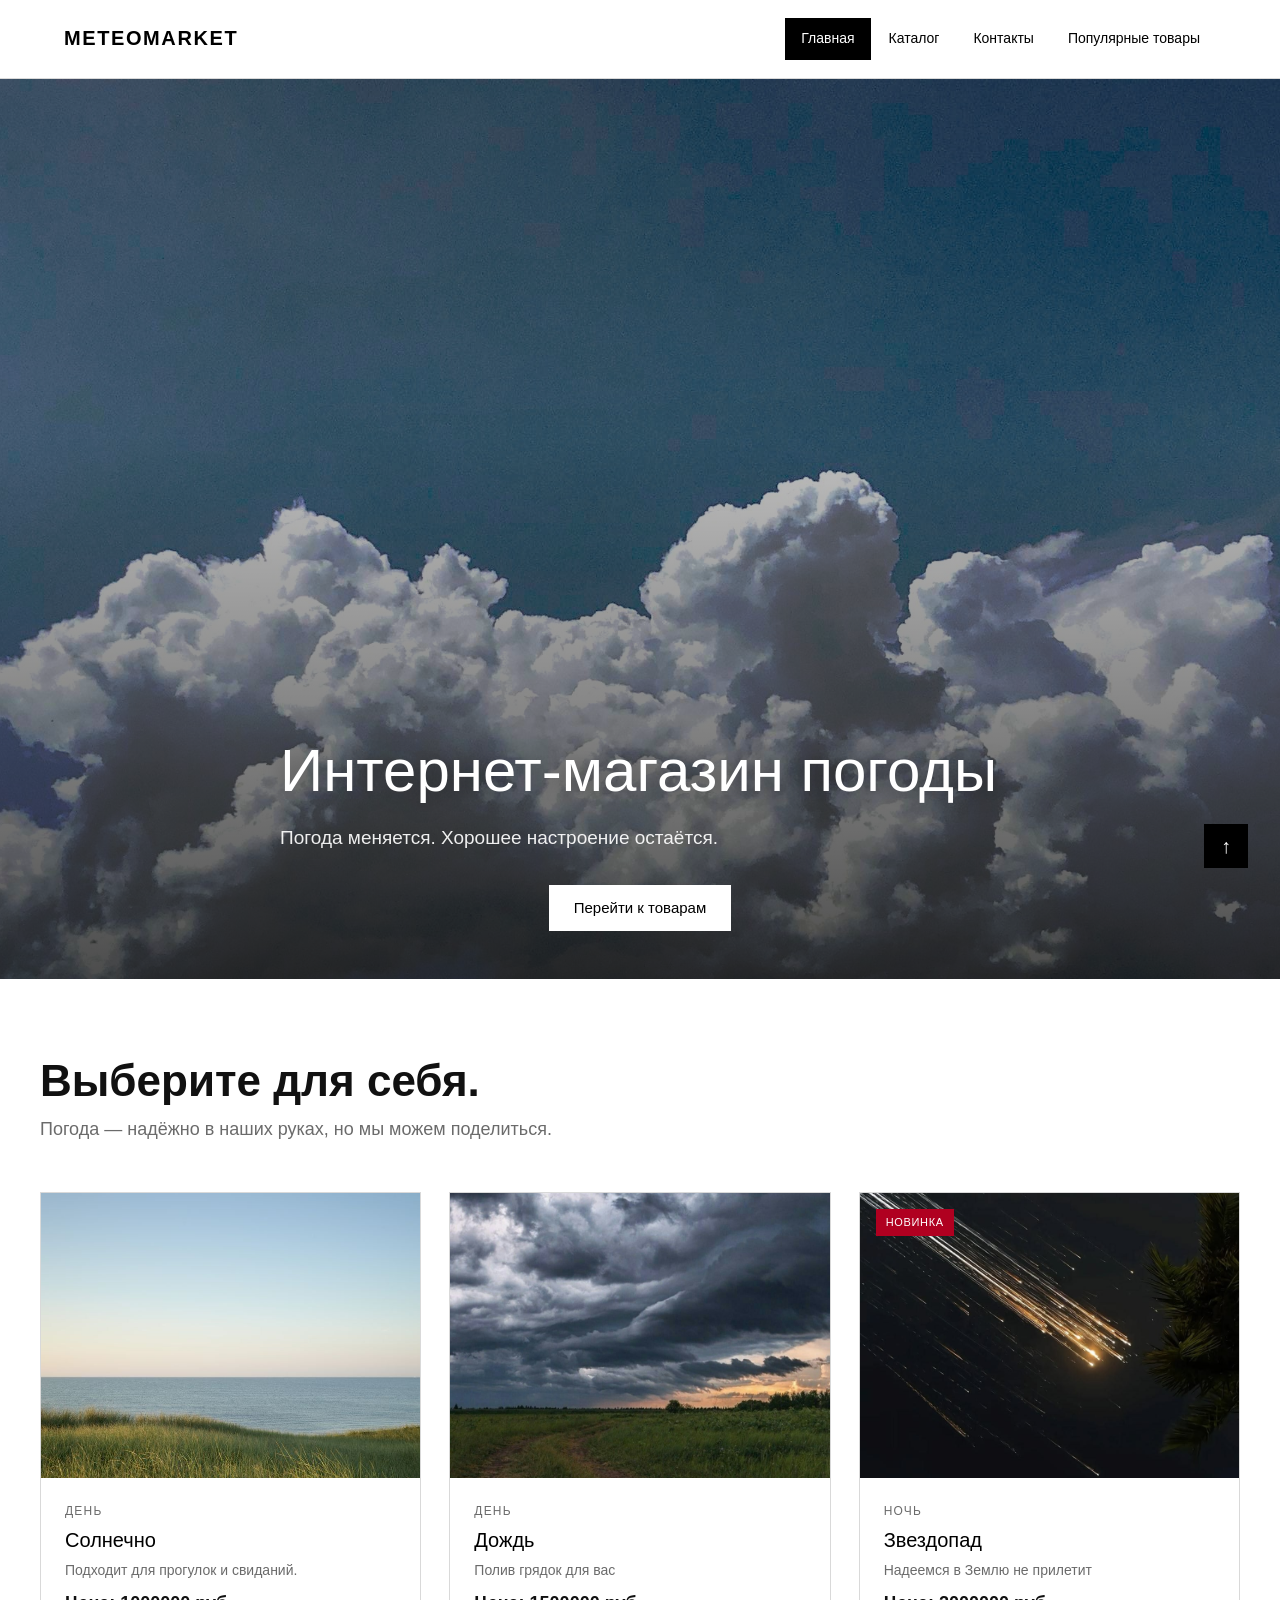
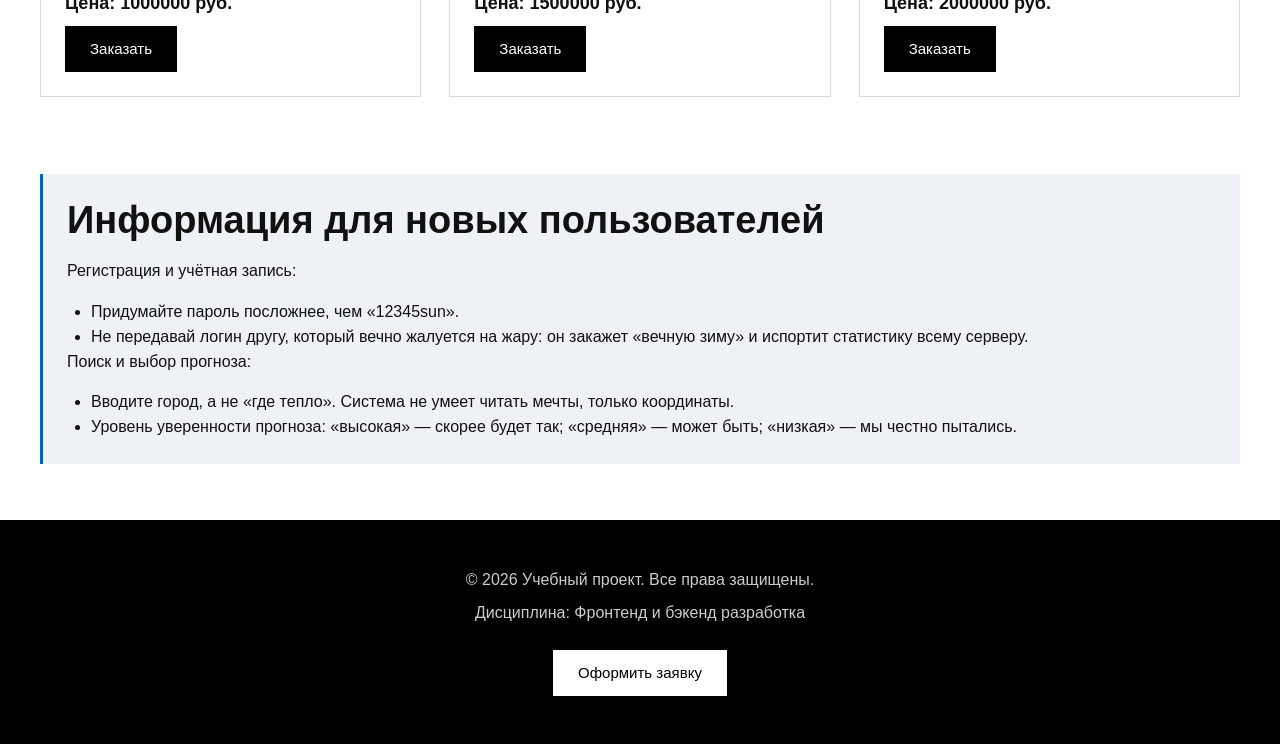
==== index.html @ ab168c7c "fix" ====
<!DOCTYPE html>
<html lang="ru">
<head>
  <meta charset="UTF-8">
  <meta name="viewport" content="width=device-width, initial-scale=1.0">
  <title>MeteoMarket</title>

  <meta property="og:type" content="website">
  <meta property="og:title" content="Учебный интернет-магазин">
  <meta property="og:description" content="Учебный frontend-проект интернет-магазина.">
  <meta property="og:image" content="https://username.github.io/kr1-html-css-shop/images/preview.jpg">

  <link rel="stylesheet" href="css/style.css">
  <link rel="stylesheet" href="css/responsive.css">
  <script src="js/main.js" defer></script>
</head>

<body>
  <a class="skip-link" href="#main">Перейти к основному содержимому</a>

  <header class="site-header site-header--solid">
    <div class="site-header__inner">
      <a class="site-header__logo" href="index.html" aria-label="ShopProject — на главную">
        MeteoMarket
      </a>

      <nav class="site-nav" aria-label="Основная навигация">
        <ul class="site-nav__list">
          <li class="site-nav__item">
            <a class="site-nav__link site-nav__link--active" href="index.html">Главная</a>
          </li>
          <li class="site-nav__item">
            <a class="site-nav__link" href="catalog.html">Каталог</a>
          </li>
          <li class="site-nav__item">
            <a class="site-nav__link" href="contacts.html">Контакты</a>
          </li>
          <li class="site-nav__item">
            <a class="site-nav__link" href="index.html#popular">Популярные товары</a>
          </li>
        </ul>
      </nav>
    </div>
  </header>

  <main id="main" class="main">
    <!-- Hero -->
    <section class="hero">
      <picture>
        <source media="(min-width: 1200px)" srcset="images/background.jpg">
        <source media="(min-width: 768px)" srcset="images/background.jpg">
        <img
          src="images/hero-mobile.jpg"
          alt="Каталог учебных товаров"
          width="640"
          height="360"
          class="hero__image"
        >
      </picture>
      <h1>Интернет-магазин погоды</h1>
      <p>
        Погода меняется. Хорошее настроение остаётся.
      </p>
      <a class="button button--primary" href="#popular">Перейти к товарам</a>
    </section>

    <!-- «Выберите для себя» -->
    <section class="section bmw-choose" id="popular" aria-labelledby="choose-title">
      <div class="bmw-choose__head">
        <h2 class="bmw-choose__title" id="choose-title">Выберите для себя.</h2>
        <p class="bmw-choose__lead">
          Погода — надёжно в наших руках, но мы можем поделиться.
        </p>
      </div>

      <div class="products-grid">
        <!-- Карточка 1 -->
        <article class="product-card bmw-card">
          <a class="bmw-card__media" href="product1.html" aria-label="Товар 1 — подробнее">
            <img
              src="images/product-1.jpg"
              sizes="(max-width: 639px) 100vw,
                    (max-width: 1023px) 50vw,
                    33vw"
              alt="Товар 1"
              width="640"
              height="480"
              loading="lazy"
              class="product-card__image bmw-card__image"
            >
          </a>
          <div class="bmw-card__body">
            <p class="bmw-card__kicker">День</p>
            <h3 class="product-card__title bmw-card__title">
              <a class="product-card__link bmw-card__link" href="product1.html">Солнечно</a>
            </h3>
            <p class="product-card__description">Подходит для прогулок и свиданий.</p>
            <p class="product-card__price">Цена: 1000000 руб.</p>
            <button class="button button--primary product-card__button" type="button" data-product="Товар 1">
              Заказать
            </button>
          </div>
        </article>

        <!-- Карточка 2 -->
        <article class="product-card bmw-card">
          <a class="bmw-card__media" href="product2.html" aria-label="Товар 2 — подробнее">
            <img
              src="images/product-2.jpg"
              sizes="(max-width: 639px) 100vw,
                    (max-width: 1023px) 50vw,
                    33vw"
              alt="Товар 2"
              width="640"
              height="480"
              loading="lazy"
              class="product-card__image bmw-card__image"
            >
          </a>
          <div class="bmw-card__body">
            <p class="bmw-card__kicker">День</p>
            <h3 class="product-card__title bmw-card__title">
              <a class="product-card__link bmw-card__link" href="product2.html">Дождь</a>
            </h3>
            <p class="product-card__description">Полив грядок для вас</p>
            <p class="product-card__price">Цена: 1500000 руб.</p>
            <button class="button button--primary product-card__button" type="button" data-product="Товар 2">
              Заказать
            </button>
          </div>
        </article>

        <!-- Карточка 3 -->
        <article class="product-card bmw-card">
          <span class="product-card__badge">Новинка</span>
          <a class="bmw-card__media" href="product3.html" aria-label="Товар 3 — подробнее">
            <img
              src="images/product-3.jpg"
              sizes="(max-width: 639px) 100vw,
                    (max-width: 1023px) 50vw,
                    33vw"
              alt="Товар 3"
              width="640"
              height="480"
              loading="lazy"
              class="product-card__image bmw-card__image"
            >
          </a>
          <div class="bmw-card__body">
            <p class="bmw-card__kicker">Ночь</p>
            <h3 class="product-card__title bmw-card__title">
              <a class="product-card__link bmw-card__link" href="product3.html">Звездопад</a>
            </h3>
            <p class="product-card__description">Надеемся в Землю не прилетит</p>
            <p class="product-card__price">Цена: 2000000 руб.</p>
            <button class="button button--primary product-card__button" type="button" data-product="Товар 3">
              Заказать
            </button>
          </div>
        </article>
      </div>
    </section>

    <!-- Преимущества -->
    <aside class="aside-info">
      <h2>Информация для новых пользователей</h2>
      <p>Регистрация и учётная запись:</p>
      <ul class="aside-info__list">
        <li>Придумайте пароль посложнее, чем «12345sun».</li>
        <li>Не передавай логин другу, который вечно жалуется на жару:
           он закажет «вечную зиму» и испортит статистику всему серверу.</li>
      </ul>
      <p>Поиск и выбор прогноза:</p>
      <ul class="aside-info__list">
        <li>Вводите город, а не «где тепло». Система не умеет читать мечты, только координаты.</li>
        <li>Уровень уверенности прогноза: 
          «высокая» — скорее будет так; «средняя» — может быть; «низкая» — мы честно пытались.</li>
      </ul>
    </aside>
  </main>

  <a class="to-top" href="#" aria-label="Наверх">↑</a>

  <footer class="site-footer" id="contacts">
    <p>&copy; 2026 Учебный проект. Все права защищены.</p>
    <p>Дисциплина: Фронтенд и бэкенд разработка</p>
    <a class="button button--primary" href="order.html">Оформить заявку</a>
  </footer>

  <!-- Модальное окно заявки -->
  <dialog class="order-dialog" id="order-dialog" aria-labelledby="order-dialog-title">
    <h2 class="order-dialog__title" id="order-dialog-title">Оформление заявки</h2>

    <form class="order-form" id="order-form" action="#" method="post" novalidate>
      <input id="selected-product" name="selected-product" type="hidden">

      <div class="order-form__field">
        <label class="order-form__label" for="order-name">Имя</label>
        <input class="order-form__input" id="order-name" name="name" type="text"
               placeholder="Введите ваше имя" minlength="2" autocomplete="given-name" required>
      </div>

      <div class="order-form__field">
        <label class="order-form__label" for="order-email">E-mail</label>
        <input class="order-form__input" id="order-email" name="email" type="email"
               placeholder="example@mail.ru" autocomplete="email" required>
      </div>

      <div class="order-form__field">
        <label class="order-form__label" for="order-phone">Телефон</label>
        <input class="order-form__input" id="order-phone" name="phone" type="tel"
               inputmode="tel" placeholder="+7 (900) 000-00-00"
               pattern="^\+7 \(\d{3}\) \d{3}-\d{2}-\d{2}$" required>
        <small class="order-form__hint">Формат: +7 (900) 000-00-00</small>
      </div>

      <div class="order-form__field">
        <label class="order-form__label" for="order-date">Дата связи</label>
        <input class="order-form__input" id="order-date" name="date" type="date">
      </div>

      <div class="order-form__field">
        <label class="order-form__label" for="order-topic">Тема заявки</label>
        <select class="order-form__input" id="order-topic" name="topic" required>
          <option value="">Выберите тему</option>
          <option value="product">Заказ товара</option>
          <option value="consultation">Консультация</option>
          <option value="delivery">Доставка</option>
        </select>
      </div>

      <div class="order-form__field">
        <label class="order-form__label" for="order-comment">Комментарий</label>
        <textarea class="order-form__input" id="order-comment" name="comment" rows="4"
                  placeholder="Укажите дополнительную информацию"></textarea>
      </div>

      <div class="order-form__field order-form__field--checkbox">
        <label class="order-form__label">
          <input class="order-form__checkbox" id="order-agreement" name="agreement" type="checkbox" required>
          Я согласен на обработку данных
        </label>
      </div>

      <div class="order-form__actions">
        <button class="button button--secondary" type="button" id="close-order-dialog">Закрыть</button>
        <button class="button button--primary" type="submit">Отправить заявку</button>
      </div>
    </form>
  </dialog>

  <p class="success-message" id="success-message" hidden>Форма успешно отправлена!</p>
</body>
</html>
---- css/style.css ----
/* ============================================================
   Учебный интернет-магазин — стиль в духе BMW
   Только CSS. Никакого нового JS.
   ============================================================ */

html {
  scroll-behavior: smooth;
}

/* ---------- 1. Переменные ---------- */
:root {
  --color-bg: #ffffff;
  --color-bg-dark: #000000;
  --color-surface: #f5f5f5;
  --color-surface-header: #ffffff;
  --color-surface-accent: #eef1f5;

  --color-text: #111111;
  --color-text-inverse: #ffffff;
  --color-muted: #6b6b6b;

  --color-primary: #0066b1;
  --color-primary-dark: #004a80;
  --color-border: #d9d9d9;
  --color-border-input: #c4c4c4;
  --color-danger: #b00020;
  --color-success: #168a2f;
  --color-success-bg: #eefaf0;
  --color-white: #ffffff;

  --space-xs: 4px;
  --space-sm: 8px;
  --space-md: 16px;
  --space-lg: 24px;
  --space-xl: 32px;
  --space-2xl: 56px;

  --radius-sm: 2px;      /* прямые углы */
  --radius-md: 2px;
  --radius-lg: 2px;

  --container-width: 1200px;

  --font-base: "Helvetica Neue", Arial, sans-serif;
}

/* ---------- 2. База ---------- */
*,
*::before,
*::after {
  box-sizing: border-box;
}

body {
  margin: 0;
  font-family: var(--font-base);
  line-height: 1.55;
  color: var(--color-text);
  background-color: var(--color-bg);
  -webkit-font-smoothing: antialiased;
}

img {
  max-width: 100%;
  height: auto;
}

a {
  color: var(--color-primary);
  text-decoration: none;
}

a:hover {
  color: var(--color-primary-dark);
}

/* Заголовки: без отрицательного letter-spacing, вес 600 вместо 700/800 */
h1, h2, h3 {
  font-weight: 600;
  line-height: 1.2;
  letter-spacing: 0;
  margin: 0 0 var(--space-md);
}

h1 { font-size: clamp(30px, 5vw, 52px); }
h2 { font-size: clamp(24px, 3.5vw, 38px); }
h3 { font-size: 20px; font-weight: 500; }

p { margin: 0 0 var(--space-md); }

:focus-visible {
  outline: 2px solid var(--color-primary);
  outline-offset: 3px;
}

/* ---------- 3. Skip-link ---------- */
.skip-link {
  position: absolute;
  left: 16px;
  top: -100px;
  z-index: 1000;
  padding: 8px 14px;
  color: var(--color-white);
  background-color: #111;
  border-radius: var(--radius-sm);
}

.skip-link:focus,
.skip-link:focus-visible {
  top: 16px;
}

/* ---------- 4. Контейнеры ---------- */
.container,
.section {
  width: min(100% - 32px, var(--container-width));
  margin-inline: auto;
}

.main {
  width: 100%;
  margin-inline: 0;
}

/* ---------- 5. Кнопки: прямые углы ---------- */
.button {
  display: inline-flex;
  align-items: center;
  justify-content: center;
  min-height: 46px;
  padding: 0 24px;
  border: 1px solid transparent;
  border-radius: 0;              /* квадратные */
  font: inherit;
  font-weight: 500;
  font-size: 15px;
  letter-spacing: 0;
  text-decoration: none;
  cursor: pointer;
  transition: background-color 0.2s ease, color 0.2s ease,
              border-color 0.2s ease;
}

.button--primary {
  color: #fff;
  background-color: #000;
  border-color: #000;
}

.button--primary:hover {
  color: #000;
  background-color: #fff;
  border-color: #000;
}

.button--secondary {
  color: #000;
  background-color: transparent;
  border-color: #000;
}

.button--secondary:hover {
  color: #fff;
  background-color: #000;
}

.button:disabled,
.button--disabled {
  opacity: 0.5;
  cursor: not-allowed;
}

/* ---------- 6. Шапка (прозрачная поверх hero) ---------- */
.site-header {
  position: absolute;   /* «лежит» поверх hero */
  top: 0;
  left: 0;
  right: 0;
  z-index: 100;
  background-color: transparent;
  border-bottom: none;
}

.site-header__inner {
  max-width: var(--container-width);
  margin: 0 auto;
  padding: 18px var(--space-lg);
  display: flex;
  align-items: center;
  justify-content: space-between;
  gap: var(--space-lg);
  flex-wrap: wrap;
}

.site-header__logo {
  font-size: 20px;
  font-weight: 600;             /* не 800 */
  letter-spacing: 0.08em;
  text-transform: uppercase;
  color: #fff;
}

.site-header__logo:hover {
  color: #fff;
  opacity: 0.8;
}

/* Навигация поверх тёмной картинки — белые ссылки */
.site-nav {
  display: flex;
  align-items: center;
  gap: var(--space-lg);
}

.site-nav__list {
  display: flex;
  flex-wrap: wrap;
  align-items: center;
  gap: 2px;
  padding: 0;
  margin: 0;
  list-style: none;
}

.site-nav__link {
  display: inline-block;
  padding: 10px 16px;
  font-size: 14px;
  font-weight: 500;
  color: #fff;
  border-radius: 0;
  transition: background-color 0.2s ease, color 0.2s ease;
}

.site-nav__link:hover {
  color: #fff;
  background-color: rgba(255, 255, 255, 0.15);
}

.site-nav__link--active {
  color: #fff;
  background-color: rgba(255, 255, 255, 0.22);
}

.site-nav__cta {
  min-height: 42px;
  padding: 0 22px;
  font-size: 14px;
  color: #fff;
  background-color: #000;
  border-color: #000;
}

.site-nav__cta:hover {
  color: #000;
  background-color: #fff;
  border-color: #fff;
}

/* Если страница без hero (например, каталог) — шапка не должна быть прозрачной.
   Добавьте на body класс .has-hero только на главной/страницах с hero.
   Без него шапка будет тёмной по умолчанию. */
.site-header--solid {
  position: sticky;
  background-color: #fff;
  border-bottom: 1px solid var(--color-border);
}

.site-header--solid .site-header__logo { color: #000; }
.site-header--solid .site-header__logo:hover { color: var(--color-primary); opacity: 1; }
.site-header--solid .site-nav__link { color: #000; }
.site-header--solid .site-nav__link:hover { color: #fff; background-color: #000; }
.site-header--solid .site-nav__link--active { color: #fff; background-color: #000; }

/* ---------- 7. Hero на весь экран ---------- */
.hero {
  position: relative;
  width: 100%;
  min-height: calc(100svh - 73px); /* 73px ≈ высота шапки, подгоните */
  margin: 0;
  padding: 48px 24px;
  display: flex;
  flex-direction: column;
  justify-content: flex-end;
  align-items: flex-start;
  color: #fff;
  background-color: #111;
  overflow: hidden;
}

.hero__image {
  position: absolute;
  inset: 0;
  width: 100%;
  height: 100%;
  object-fit: cover;
  z-index: 0;
}

.hero::after {
  content: "";
  position: absolute;
  inset: 0;
  background: linear-gradient(
    180deg,
    rgba(0, 0, 0, 0.35) 0%,
    rgba(0, 0, 0, 0.25) 40%,
    rgba(0, 0, 0, 0.7) 100%
  );
  z-index: 0;
}

.hero h1,
.hero p,
.hero .button {
  position: relative;
  z-index: 1;
  max-width: min(720px, 100%);
  margin-left: auto;
  margin-right: auto;
  width: min(100% - 32px, var(--container-width));
}

.hero h1 {
  font-weight: 500;               /* спокойный вес */
  font-size: clamp(32px, 5.5vw, 60px);
  text-shadow: 0 2px 20px rgba(0, 0, 0, 0.35);
}

.hero p {
  font-size: clamp(16px, 1.8vw, 19px);
  font-weight: 400;
  opacity: 0.92;
}

.hero .button--primary {
  background-color: #fff;
  color: #000;
  border-color: #fff;
  width: auto;
  margin-top: var(--space-md);
  margin-left: auto;
  margin-right: auto;
  /* чтобы кнопка не растягивалась на всю ширину: */
  display: inline-flex;
  max-width: max-content;
}

.hero .button--primary:hover {
  background-color: transparent;
  color: #fff;
  border-color: #fff;
}

/* ---------- 8. Блок «Выберите для себя» ---------- */
.bmw-choose {
  padding-block: clamp(40px, 6vw, 80px);
}

.bmw-choose__head {
  max-width: 760px;
  margin-bottom: clamp(24px, 4vw, 48px);
}

.bmw-choose__title {
  font-size: clamp(26px, 4vw, 44px);
  margin-bottom: var(--space-sm);
}

.bmw-choose__lead {
  font-size: clamp(16px, 1.8vw, 18px);
  font-weight: 400;
  color: var(--color-muted);
}

/* ---------- 9. Сетка и карточки ---------- */
.products-grid {
  display: grid;
  grid-template-columns: repeat(auto-fill, minmax(260px, 1fr));
  gap: clamp(16px, 2.5vw, 28px);
}

.bmw-card {
  position: relative;
  display: flex;
  flex-direction: column;
  background-color: #fff;
  border: 1px solid var(--color-border);
  border-radius: 0;              /* прямые углы */
  overflow: hidden;
  transition: box-shadow 0.25s ease, transform 0.25s ease;
}

.bmw-card:hover {
  transform: translateY(-3px);
  box-shadow: 0 14px 34px rgba(0, 0, 0, 0.12);
}

.bmw-card__media {
  display: block;
  aspect-ratio: 4 / 3;
  overflow: hidden;
  background-color: var(--color-surface);
}

.bmw-card__image {
  width: 100%;
  height: 100%;
  object-fit: cover;
  transition: transform 0.4s ease;
}

.bmw-card:hover .bmw-card__image {
  transform: scale(1.04);
}

.bmw-card__body {
  display: flex;
  flex-direction: column;
  gap: var(--space-sm);
  padding: var(--space-lg);
  flex-grow: 1;
}

.bmw-card__kicker {
  margin: 0;
  font-size: 12px;
  font-weight: 500;
  letter-spacing: 0.1em;
  text-transform: uppercase;
  color: var(--color-muted);
}

.bmw-card__title {
  margin: 0;
  font-size: 20px;
  font-weight: 500;
}

.bmw-card__link {
  color: #000;
}

.bmw-card__link:hover {
  color: var(--color-primary);
}

.bmw-card__link::after {
  content: "";
  position: absolute;
  inset: 0;
  z-index: 1;
}

.product-card__description {
  margin: 0;
  font-size: 14px;
  color: var(--color-muted);
  font-weight: 400;
}

.product-card__price {
  margin: 0;
  font-size: 18px;
  font-weight: 600;
}

.bmw-card__body .button {
  position: relative;
  z-index: 2;
  align-self: flex-start;
  margin-top: auto;
}

.product-card__badge {
  position: absolute;
  top: var(--space-md);
  left: var(--space-md);
  z-index: 3;
  padding: 5px 10px;
  font-size: 11px;
  font-weight: 500;
  letter-spacing: 0.06em;
  text-transform: uppercase;
  color: #fff;
  background-color:  var(--color-danger); 
  border-radius: 0;
}

/* ---------- 10. Преимущества / aside ---------- */
.advantages-list {
  padding-left: var(--space-lg);
  margin: 0;
  font-weight: 400;
}

.advantages-list li { margin-bottom: var(--space-sm); }

.aside-info {
  max-width: var(--container-width);
  margin: 0 auto var(--space-2xl);
  padding: var(--space-lg);
  background-color: var(--color-surface-accent);
  border-left: 3px solid var(--color-primary);
  border-radius: 0;
}

.aside-info__list {
  padding-left: var(--space-lg);
  margin: 0;
  font-weight: 400;
}

/* ---------- 11. Хлебные крошки ---------- */
.breadcrumbs {
  max-width: var(--container-width);
  margin: 0 auto var(--space-lg);
  padding-top: var(--space-lg);
  font-size: 14px;
  color: var(--color-muted);
}

.breadcrumbs__link { color: var(--color-primary); }
.breadcrumbs__current::before { content: " / "; color: var(--color-muted); }

/* ---------- 12. Каталог ---------- */
.catalog-layout {
  max-width: var(--container-width);
  margin: 0 auto var(--space-2xl);
  display: grid;
  gap: var(--space-lg);
  grid-template-columns: 1fr;
  grid-template-areas:
    "filters"
    "products";
}

.catalog-filters {
  grid-area: filters;
  padding: var(--space-lg);
  border: 1px solid var(--color-border);
  border-radius: 0;
  background-color: var(--color-surface);
}

.catalog-products { grid-area: products; min-width: 0; }

.filters-form { display: grid; gap: var(--space-md); }

.filters-form fieldset {
  margin: 0;
  padding: var(--space-md);
  border: 1px solid var(--color-border);
  border-radius: 0;
  background-color: #fff;
}

.filters-form legend {
  font-weight: 600;
  padding-inline: var(--space-xs);
}

.filters-form label {
  display: block;
  margin-bottom: var(--space-sm);
  font-size: 14px;
  font-weight: 400;
}

.filters-form input[type="number"] {
  width: 100%;
  min-height: 44px;
  padding: 8px 12px;
  border: 1px solid var(--color-border-input);
  border-radius: 0;
  font: inherit;
}

/* ---------- 13. Страница товара ---------- */
.product-detail {
  display: grid;
  grid-template-columns: 1fr;
  gap: var(--space-xl);
  padding: 0;
}

/* Галерея со скроллом (только CSS) */
.product-gallery {
  display: flex;
  gap: 12px;
  overflow-x: auto;
  scroll-snap-type: x mandatory;
  -webkit-overflow-scrolling: touch;
  padding-bottom: 8px;
  border-radius: 0;
}

.product-gallery__item {
  flex: 0 0 100%;                 /* одна картинка = ширина контейнера */
  scroll-snap-align: start;
  background-color: var(--color-surface);
  overflow: hidden;
}

.product-gallery__image {
  display: block;
  width: 100%;
  aspect-ratio: 4 / 3;
  object-fit: cover;
}

/* На узких экранах можно показать «кусочек» следующей картинки,
   чтобы было видно, что галерея скроллится */
@media (max-width: 767px) {
  .product-gallery__item { flex-basis: 88%; }
}

.product-detail__info {
  display: flex;
  flex-direction: column;
  gap: var(--space-md);
}

.product-detail__kicker {
  margin: 0;
  font-size: 12px;
  font-weight: 500;
  letter-spacing: 0.1em;
  text-transform: uppercase;
  color: var(--color-muted);
}

.product-detail__title {
  margin: 0;
  font-size: clamp(24px, 3.5vw, 38px);
  font-weight: 500;
}

.product-detail__price {
  margin: 0;
  font-size: clamp(22px, 3vw, 30px);
  font-weight: 600;
}

.product-detail__description {
  margin: 0;
  color: var(--color-muted);
  font-weight: 400;
}

.product-detail__subtitle {
  margin: var(--space-md) 0 0;
  font-size: 18px;
  font-weight: 500;
}

.product-detail__specs {
  display: grid;
  grid-template-columns: max-content 1fr;
  gap: var(--space-sm) var(--space-lg);
  margin: 0;
}

.product-detail__specs dt {
  color: var(--color-muted);
  font-weight: 400;
}

.product-detail__specs dd {
  margin: 0;
  font-weight: 500;
}

.product-detail__actions {
  display: flex;
  flex-wrap: wrap;
  gap: var(--space-md);
  margin-top: var(--space-md);
}

/* Таблица характеристик */
.table-wrapper {
  width: 100%;
  overflow-x: auto;
  -webkit-overflow-scrolling: touch;
}

.product-table {
  width: 100%;
  min-width: 420px;
  border-collapse: collapse;
}

.product-table caption {
  text-align: left;
  font-weight: 600;
  padding-bottom: var(--space-sm);
}

.product-table th,
.product-table td {
  padding: 12px 14px;
  border-bottom: 1px solid var(--color-border);
  text-align: left;
  font-size: 14px;
  font-weight: 400;
}

.product-table thead th {
  background-color: var(--color-surface);
  font-weight: 600;
}

/* ---------- 14. Заявка ---------- */
.order-page__intro { color: var(--color-muted); }

.order-page .order-form {
  max-width: 640px;
  padding: clamp(20px, 4vw, 40px);
  border: 1px solid var(--color-border);
  border-radius: 0;
  background-color: #fff;
}

/* ---------- 15. Форма ---------- */
.order-form {
  display: grid;
  gap: var(--space-md);
}

.order-form__field,
.order-form__group {
  display: grid;
  gap: var(--space-xs);
  margin: 0;
}

.order-form__label {
  font-size: 14px;
  font-weight: 500;
}

.order-form__input,
.order-form__select,
.order-form__textarea {
  width: 100%;
  min-height: 46px;
  padding: 10px 14px;
  border: 1px solid var(--color-border-input);
  border-radius: 0;
  font: inherit;
  background-color: #fff;
  transition: border-color 0.2s ease;
}

.order-form__textarea { min-height: 120px; resize: vertical; }

.order-form__input:hover,
.order-form__select:hover,
.order-form__textarea:hover { border-color: #000; }

.order-form__input:focus-visible,
.order-form__select:focus-visible,
.order-form__textarea:focus-visible {
  outline: 2px solid var(--color-primary);
  outline-offset: 2px;
}

.order-form__hint { color: var(--color-muted); font-size: 13px; }

.order-form__field--checkbox .order-form__label {
  display: flex;
  align-items: center;
  gap: var(--space-sm);
  font-weight: 400;
}

.order-form__checkbox { width: 20px; height: 20px; flex-shrink: 0; }

.order-form__actions {
  display: flex;
  flex-wrap: wrap;
  gap: var(--space-md);
  margin-top: var(--space-md);
}

[aria-invalid="true"] { border-color: var(--color-danger); }

/* ---------- 16. Модальное окно ---------- */
.order-dialog {
  width: min(100% - 32px, 560px);
  max-height: calc(100vh - 32px);
  overflow: auto;
  padding: clamp(20px, 4vw, 40px);
  border: none;
  border-radius: 0;
  z-index: 1000;
}

.order-dialog::backdrop { background-color: rgba(0, 0, 0, 0.6); }
.order-dialog__title { margin-top: 0; }

/* ---------- 17. Успешное сообщение ---------- */
.success-message {
  max-width: var(--container-width);
  margin: var(--space-lg) auto;
  padding: var(--space-md) var(--space-lg);
  border-left: 3px solid var(--color-success);
  background-color: var(--color-success-bg);
  border-radius: 0;
}

/* ---------- 18. Кнопка «наверх» ---------- */
.to-top {
  position: fixed;
  right: var(--space-lg);
  bottom: var(--space-lg);
  width: 44px;
  height: 44px;
  display: flex;
  align-items: center;
  justify-content: center;
  font-size: 20px;
  color: #fff;
  background-color: #000;
  border-radius: 0;              /* квадратная */
  text-decoration: none;
  z-index: 90;
  transition: background-color 0.2s ease;
}

.to-top:hover { color: #fff; background-color: var(--color-primary); }

/* ---------- 19. Подвал ---------- */
.site-footer {
  padding: clamp(24px, 4vw, 48px) var(--space-lg);
  background-color: #000;
  color: #fff;
  text-align: center;
}

.site-footer p { margin: 0 0 var(--space-sm); opacity: 0.8; font-weight: 400; }

.site-footer .button--primary {
  margin-top: var(--space-md);
  color: #000;
  background-color: #fff;
  border-color: #fff;
}

.site-footer .button--primary:hover {
  color: #fff;
  background-color: transparent;
  border-color: #fff;
}
---- css/responsive.css ----
/* ============================================================
   Адаптив. Mobile First.
   ============================================================ */

img, video { max-width: 100%; height: auto; }

body { overflow-x: hidden; }

/* ---------- Навигация ---------- */
.site-nav {
  display: flex;
  flex-direction: column;
  align-items: stretch;
  gap: var(--space-sm);
  width: 100%;
}

.site-nav__list {
  flex-direction: column;
  align-items: stretch;
}

.site-nav__cta { width: 100%; margin-top: var(--space-xs); }

@media (min-width: 900px) {
  .site-nav {
    flex-direction: row;
    align-items: center;
    width: auto;
    gap: var(--space-lg);
  }
  .site-nav__list { flex-direction: row; align-items: center; }
  .site-nav__cta { width: auto; margin-top: 0; }
}

/* ---------- Hero на мобильных: ограничим высоту ---------- */
.hero {
  min-height: 100svh;
  padding-top: clamp(100px, 16vh, 180px);
}

@media (min-width: 900px) {
  .hero { padding-top: clamp(140px, 20vh, 220px); }
}

/* ---------- Сетка карточек ---------- */
.products-grid { grid-template-columns: 1fr; }

.product-card__title,
.product-card__description { overflow-wrap: anywhere; }

@media (min-width: 640px) {
  .products-grid { grid-template-columns: repeat(2, minmax(0, 1fr)); }
}

@media (min-width: 1024px) {
  .products-grid { grid-template-columns: repeat(3, minmax(0, 1fr)); }
}

/* ---------- Каталог ---------- */
@media (min-width: 900px) {
  .catalog-layout {
    grid-template-columns: 300px minmax(0, 1fr);
    grid-template-areas: "filters products";
    align-items: start;
  }
  .catalog-filters {
    position: sticky;
    top: 88px;
  }
}

/* ---------- Страница товара ---------- */
@media (min-width: 900px) {
  .product-detail {
    grid-template-columns: 1.1fr 1fr;
    align-items: start;
  }
  /* На десктопе галерея — вертикальная колонна со скроллом */
  .product-gallery {
    flex-direction: column;
    overflow-y: auto;
    overflow-x: hidden;
    max-height: 620px;
    scroll-snap-type: y mandatory;
    padding-bottom: 0;
    padding-right: 6px;
  }
  .product-gallery__item { flex: 0 0 auto; scroll-snap-align: start; }
}

/* ---------- Форма ---------- */
@media (min-width: 768px) {
  .order-form { grid-template-columns: repeat(2, minmax(0, 1fr)); }
  .order-form__group--wide,
  .order-form__actions,
  .order-form__field--checkbox { grid-column: 1 / -1; }
}

/* ---------- Кнопка «наверх» ---------- */
@media (min-width: 768px) {
  .to-top { right: var(--space-xl); bottom: var(--space-xl); }
}
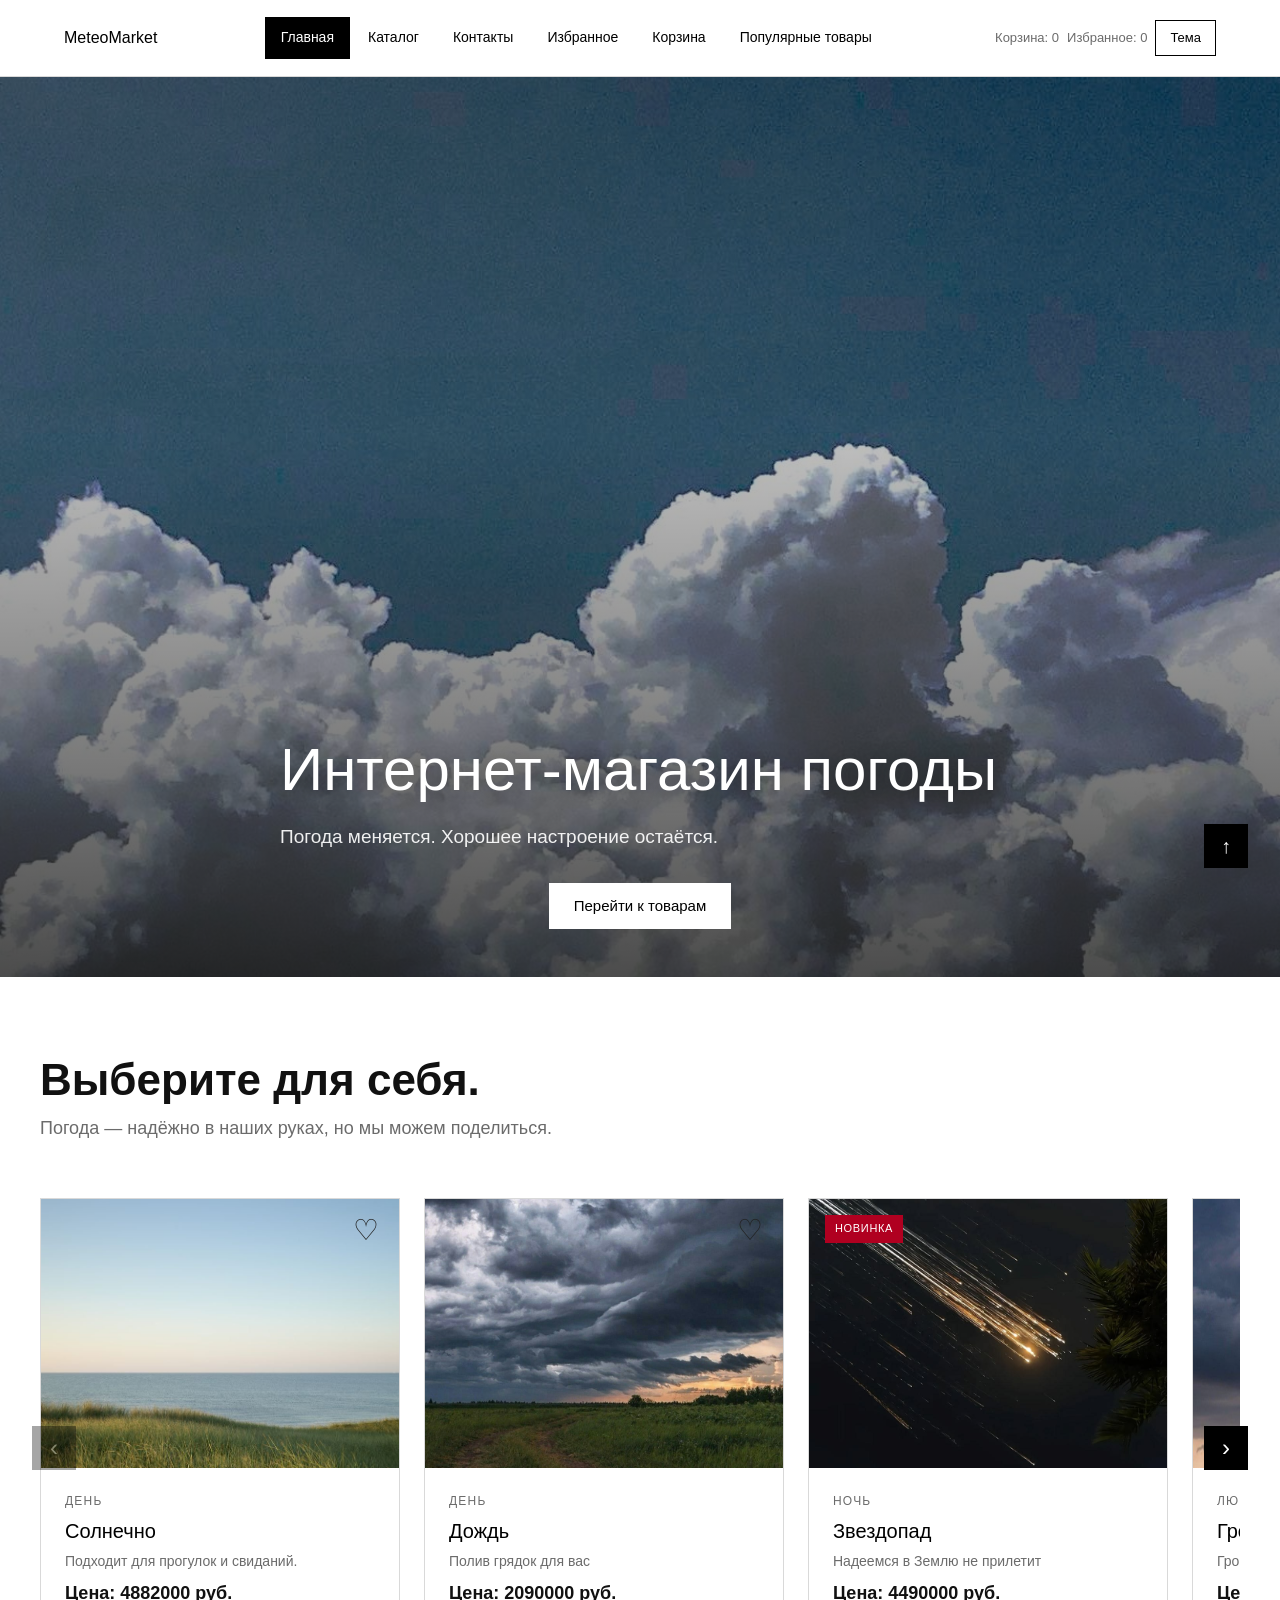
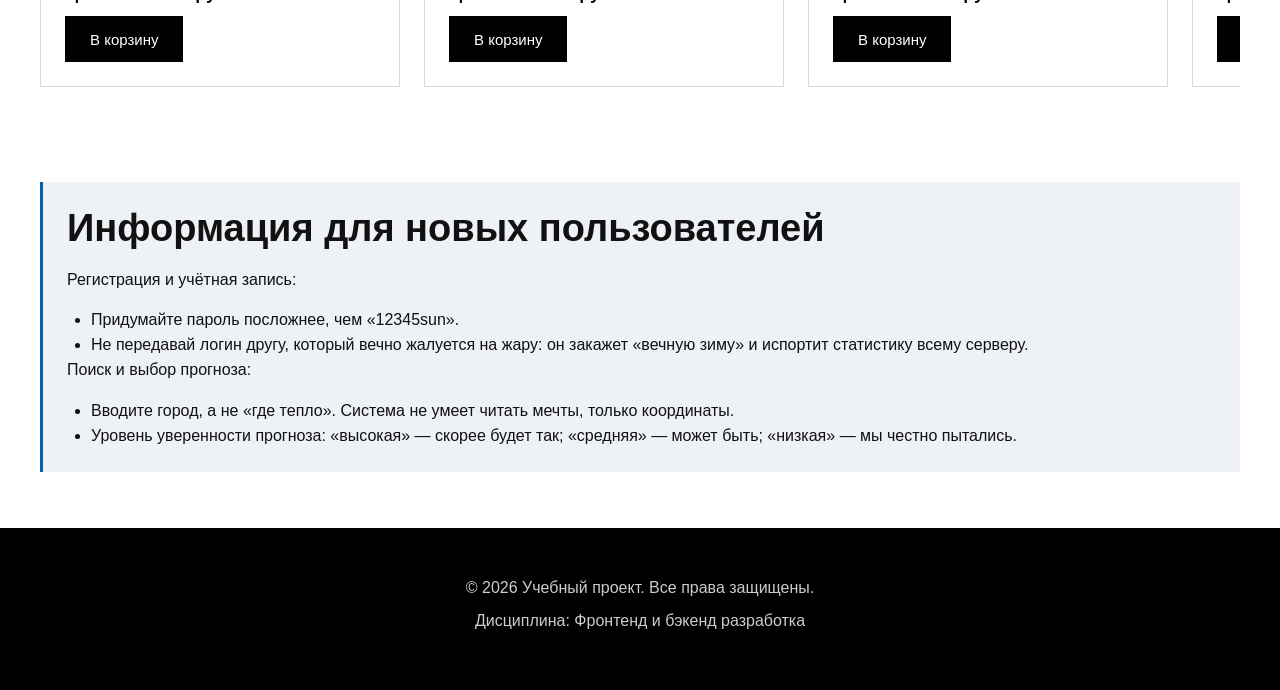
==== commit a86b7426: "fix kr4" ====
--- a/index.html
+++ b/index.html
@@ -12,6 +12,8 @@
 
   <link rel="stylesheet" href="css/style.css">
   <link rel="stylesheet" href="css/responsive.css">
+  <script src="js/data.js" defer></script>
+  <script src="js/cart.js" defer></script>
   <script src="js/main.js" defer></script>
 </head>
 
@@ -20,26 +22,26 @@
 
   <header class="site-header site-header--solid">
     <div class="site-header__inner">
-      <a class="site-header__logo" href="index.html" aria-label="ShopProject — на главную">
+      <a class="site-header__logo" href="index.html" aria-label="MeteoMarket — на главную">
         MeteoMarket
       </a>
 
       <nav class="site-nav" aria-label="Основная навигация">
         <ul class="site-nav__list">
-          <li class="site-nav__item">
-            <a class="site-nav__link site-nav__link--active" href="index.html">Главная</a>
-          </li>
-          <li class="site-nav__item">
-            <a class="site-nav__link" href="catalog.html">Каталог</a>
-          </li>
-          <li class="site-nav__item">
-            <a class="site-nav__link" href="contacts.html">Контакты</a>
-          </li>
-          <li class="site-nav__item">
-            <a class="site-nav__link" href="index.html#popular">Популярные товары</a>
-          </li>
+          <li><a class="site-nav__link site-nav__link--active" href="index.html">Главная</a></li>
+          <li><a class="site-nav__link " href="catalog.html">Каталог</a></li>
+          <li><a class="site-nav__link " href="contacts.html">Контакты</a></li>
+          <li><a class="site-nav__link " href="favorites.html">Избранное</a></li>
+          <li><a class="site-nav__link " href="cart.html">Корзина</a></li>
+          <li><a class="site-nav__link" href="index.html#popular">Популярные товары</a></li>
         </ul>
       </nav>
+
+      <div class="site-header__actions">
+        <span class="cart-counter" aria-live="polite">Корзина: 0</span>
+        <span class="fav-counter" aria-live="polite">Избранное: 0</span>
+        <button type="button" data-toggle-theme class="button button--secondary site-header__theme">Тема</button>
+      </div>
     </div>
   </header>
 
@@ -73,9 +75,18 @@
         </p>
       </div>
 
-      <div class="products-grid">
+      <div class="products-slider">
+      <button
+        type="button"
+        class="products-slider__arrow products-slider__arrow--prev"
+        data-slider-prev
+        aria-label="Прокрутить влево"
+      >‹</button>
+
+      <div class="products-grid" data-slider-track>
         <!-- Карточка 1 -->
         <article class="product-card bmw-card">
+          <button class="fav-btn" type="button" data-action="toggle-favorite" data-product-id="1" aria-label="Добавить в избранное">♡</button>
           <a class="bmw-card__media" href="product1.html" aria-label="Товар 1 — подробнее">
             <img
               src="images/product-1.jpg"
@@ -95,15 +106,16 @@
               <a class="product-card__link bmw-card__link" href="product1.html">Солнечно</a>
             </h3>
             <p class="product-card__description">Подходит для прогулок и свиданий.</p>
-            <p class="product-card__price">Цена: 1000000 руб.</p>
-            <button class="button button--primary product-card__button" type="button" data-product="Товар 1">
-              Заказать
+            <p class="product-card__price">Цена: 4882000 руб.</p>
+            <button class="button button--primary product-card__button" type="button"
+              data-action="add-to-cart" data-product-id="1">В корзину
             </button>
           </div>
         </article>
 
         <!-- Карточка 2 -->
         <article class="product-card bmw-card">
+          <button class="fav-btn" type="button" data-action="toggle-favorite" data-product-id="2" aria-label="Добавить в избранное">♡</button>
           <a class="bmw-card__media" href="product2.html" aria-label="Товар 2 — подробнее">
             <img
               src="images/product-2.jpg"
@@ -123,15 +135,16 @@
               <a class="product-card__link bmw-card__link" href="product2.html">Дождь</a>
             </h3>
             <p class="product-card__description">Полив грядок для вас</p>
-            <p class="product-card__price">Цена: 1500000 руб.</p>
-            <button class="button button--primary product-card__button" type="button" data-product="Товар 2">
-              Заказать
+            <p class="product-card__price">Цена: 2090000 руб.</p>
+            <button class="button button--primary product-card__button" type="button"
+              data-action="add-to-cart" data-product-id="2">В корзину
             </button>
           </div>
         </article>
 
         <!-- Карточка 3 -->
         <article class="product-card bmw-card">
+          <button class="fav-btn" type="button" data-action="toggle-favorite" data-product-id="3" aria-label="Добавить в избранное">♡</button>
           <span class="product-card__badge">Новинка</span>
           <a class="bmw-card__media" href="product3.html" aria-label="Товар 3 — подробнее">
             <img
@@ -152,12 +165,166 @@
               <a class="product-card__link bmw-card__link" href="product3.html">Звездопад</a>
             </h3>
             <p class="product-card__description">Надеемся в Землю не прилетит</p>
-            <p class="product-card__price">Цена: 2000000 руб.</p>
-            <button class="button button--primary product-card__button" type="button" data-product="Товар 3">
-              Заказать
-            </button>
-          </div>
-        </article>
+            <p class="product-card__price">Цена: 4490000 руб.</p>
+            <button class="button button--primary product-card__button" type="button"
+              data-action="add-to-cart" data-product-id="3">В корзину
+            </button>
+          </div>
+        </article>
+
+        <!-- Карточка 4 -->
+        <article class="product-card bmw-card">
+          <button class="fav-btn" type="button" data-action="toggle-favorite" data-product-id="4" aria-label="Добавить в избранное">♡</button>
+          <a class="bmw-card__media" href="product4.html" aria-label="Товар 4 — подробнее">
+            <img
+              src="images/product-4.jpg"
+              sizes="(max-width: 639px) 100vw,
+                    (max-width: 1023px) 50vw,
+                    33vw"
+              alt="Товар 4"
+              width="640"
+              height="480"
+              loading="lazy"
+              class="product-card__image bmw-card__image"
+            >
+          </a>
+          <div class="bmw-card__body">
+            <p class="bmw-card__kicker">Любое время</p>
+            <h3 class="product-card__title bmw-card__title">
+              <a class="product-card__link bmw-card__link" href="product4.html">Гроза</a>
+            </h3>
+            <p class="product-card__description">Гром, молнии и сильный ветер.</p>
+            <p class="product-card__price">Цена: 3370000 руб.</p>
+            <button class="button button--primary product-card__button" type="button"
+              data-action="add-to-cart" data-product-id="4">В корзину
+            </button>
+          </div>
+        </article>
+
+        <!-- Карточка 5 -->
+        <article class="product-card bmw-card">
+          <button class="fav-btn" type="button" data-action="toggle-favorite" data-product-id="5" aria-label="Добавить в избранное">♡</button>
+          <a class="bmw-card__media" href="product5.html" aria-label="Товар 5 — подробнее">
+            <img
+              src="images/product-5.jpg"
+              sizes="(max-width: 639px) 100vw,
+                    (max-width: 1023px) 50vw,
+                    33vw"
+              alt="Товар 5"
+              width="640"
+              height="480"
+              loading="lazy"
+              class="product-card__image bmw-card__image"
+            >
+          </a>
+          <div class="bmw-card__body">
+            <p class="bmw-card__kicker">Любое время</p>
+            <h3 class="product-card__title bmw-card__title">
+              <a class="product-card__link bmw-card__link" href="product5.html">Туман</a>
+            </h3>
+            <p class="product-card__description">Плотная дымка, видимость ограничена.</p>
+            <p class="product-card__price">Цена: 3500000 руб.</p>
+            <button class="button button--primary product-card__button" type="button"
+              data-action="add-to-cart" data-product-id="5">В корзину
+            </button>
+          </div>
+        </article>
+
+        <!-- Карточка 6 -->
+        <article class="product-card bmw-card">
+          <button class="fav-btn" type="button" data-action="toggle-favorite" data-product-id="6" aria-label="Добавить в избранное">♡</button>
+          <a class="bmw-card__media" href="product6.html" aria-label="Товар 6 — подробнее">
+            <img
+              src="images/product-6.jpg"
+              sizes="(max-width: 639px) 100vw,
+                    (max-width: 1023px) 50vw,
+                    33vw"
+              alt="Товар 6"
+              width="640"
+              height="480"
+              loading="lazy"
+              class="product-card__image bmw-card__image"
+            >
+          </a>
+          <div class="bmw-card__body">
+            <p class="bmw-card__kicker">Любое время</p>
+            <h3 class="product-card__title bmw-card__title">
+              <a class="product-card__link bmw-card__link" href="product6.html">Снегопад</a>
+            </h3>
+            <p class="product-card__description">Крупный снег, мягкая зима.</p>
+            <p class="product-card__price">Цена: 2995700 руб.</p>
+            <button class="button button--primary product-card__button" type="button"
+              data-action="add-to-cart" data-product-id="6">В корзину
+            </button>
+          </div>
+        </article>
+
+        <!-- Карточка 7 -->
+        <article class="product-card bmw-card">
+          <button class="fav-btn" type="button" data-action="toggle-favorite" data-product-id="7" aria-label="Добавить в избранное">♡</button>
+          <a class="bmw-card__media" href="product7.html" aria-label="Товар 7 — подробнее">
+            <img
+              src="images/product-7.jpg"
+              sizes="(max-width: 639px) 100vw,
+                    (max-width: 1023px) 50vw,
+                    33vw"
+              alt="Товар 7"
+              width="640"
+              height="480"
+              loading="lazy"
+              class="product-card__image bmw-card__image"
+            >
+          </a>
+          <div class="bmw-card__body">
+            <p class="bmw-card__kicker">День</p>
+            <h3 class="product-card__title bmw-card__title">
+              <a class="product-card__link bmw-card__link" href="product7.html">Радуга</a>
+            </h3>
+            <p class="product-card__description">Семь цветов после дождя.</p>
+            <p class="product-card__price">Цена: 3585000 руб.</p>
+            <button class="button button--primary product-card__button" type="button"
+              data-action="add-to-cart" data-product-id="7">В корзину
+            </button>
+          </div>
+        </article>
+
+        <!-- Карточка 8 -->
+        <article class="product-card bmw-card">
+          <button class="fav-btn" type="button" data-action="toggle-favorite" data-product-id="8" aria-label="Добавить в избранное">♡</button>
+          <a class="bmw-card__media" href="product8.html" aria-label="Товар 8 — подробнее">
+            <img
+              src="images/product-8.jpg"
+              sizes="(max-width: 639px) 100vw,
+                    (max-width: 1023px) 50vw,
+                    33vw"
+              alt="Товар 8"
+              width="640"
+              height="480"
+              loading="lazy"
+              class="product-card__image bmw-card__image"
+            >
+          </a>
+          <div class="bmw-card__body">
+            <p class="bmw-card__kicker">Ночь</p>
+            <h3 class="product-card__title bmw-card__title">
+              <a class="product-card__link bmw-card__link" href="product8.html">Северное сияние</a>
+            </h3>
+            <p class="product-card__description">Полярное сияние над горизонтом.</p>
+            <p class="product-card__price">Цена: 5990000 руб.</p>
+            <button class="button button--primary product-card__button" type="button"
+              data-action="add-to-cart" data-product-id="8">В корзину
+            </button>
+          </div>
+        </article>
+
+      </div>
+
+      <button
+      type="button"
+      class="products-slider__arrow products-slider__arrow--next"
+      data-slider-next
+      aria-label="Прокрутить вправо"
+      >›</button>
       </div>
     </section>
 
@@ -184,71 +351,6 @@
   <footer class="site-footer" id="contacts">
     <p>&copy; 2026 Учебный проект. Все права защищены.</p>
     <p>Дисциплина: Фронтенд и бэкенд разработка</p>
-    <a class="button button--primary" href="order.html">Оформить заявку</a>
   </footer>
-
-  <!-- Модальное окно заявки -->
-  <dialog class="order-dialog" id="order-dialog" aria-labelledby="order-dialog-title">
-    <h2 class="order-dialog__title" id="order-dialog-title">Оформление заявки</h2>
-
-    <form class="order-form" id="order-form" action="#" method="post" novalidate>
-      <input id="selected-product" name="selected-product" type="hidden">
-
-      <div class="order-form__field">
-        <label class="order-form__label" for="order-name">Имя</label>
-        <input class="order-form__input" id="order-name" name="name" type="text"
-               placeholder="Введите ваше имя" minlength="2" autocomplete="given-name" required>
-      </div>
-
-      <div class="order-form__field">
-        <label class="order-form__label" for="order-email">E-mail</label>
-        <input class="order-form__input" id="order-email" name="email" type="email"
-               placeholder="example@mail.ru" autocomplete="email" required>
-      </div>
-
-      <div class="order-form__field">
-        <label class="order-form__label" for="order-phone">Телефон</label>
-        <input class="order-form__input" id="order-phone" name="phone" type="tel"
-               inputmode="tel" placeholder="+7 (900) 000-00-00"
-               pattern="^\+7 \(\d{3}\) \d{3}-\d{2}-\d{2}$" required>
-        <small class="order-form__hint">Формат: +7 (900) 000-00-00</small>
-      </div>
-
-      <div class="order-form__field">
-        <label class="order-form__label" for="order-date">Дата связи</label>
-        <input class="order-form__input" id="order-date" name="date" type="date">
-      </div>
-
-      <div class="order-form__field">
-        <label class="order-form__label" for="order-topic">Тема заявки</label>
-        <select class="order-form__input" id="order-topic" name="topic" required>
-          <option value="">Выберите тему</option>
-          <option value="product">Заказ товара</option>
-          <option value="consultation">Консультация</option>
-          <option value="delivery">Доставка</option>
-        </select>
-      </div>
-
-      <div class="order-form__field">
-        <label class="order-form__label" for="order-comment">Комментарий</label>
-        <textarea class="order-form__input" id="order-comment" name="comment" rows="4"
-                  placeholder="Укажите дополнительную информацию"></textarea>
-      </div>
-
-      <div class="order-form__field order-form__field--checkbox">
-        <label class="order-form__label">
-          <input class="order-form__checkbox" id="order-agreement" name="agreement" type="checkbox" required>
-          Я согласен на обработку данных
-        </label>
-      </div>
-
-      <div class="order-form__actions">
-        <button class="button button--secondary" type="button" id="close-order-dialog">Закрыть</button>
-        <button class="button button--primary" type="submit">Отправить заявку</button>
-      </div>
-    </form>
-  </dialog>
-
-  <p class="success-message" id="success-message" hidden>Форма успешно отправлена!</p>
 </body>
 </html>
--- a/css/style.css
+++ b/css/style.css
@@ -1,13 +1,8 @@
-/* ============================================================
-   Учебный интернет-магазин — стиль в духе BMW
-   Только CSS. Никакого нового JS.
-   ============================================================ */
-
 html {
   scroll-behavior: smooth;
 }
 
-/* ---------- 1. Переменные ---------- */
+/* ---------- Переменные ---------- */
 :root {
   --color-bg: #ffffff;
   --color-bg-dark: #000000;
@@ -44,7 +39,7 @@
   --font-base: "Helvetica Neue", Arial, sans-serif;
 }
 
-/* ---------- 2. База ---------- */
+/* ---------- База ---------- */
 *,
 *::before,
 *::after {
@@ -74,7 +69,7 @@
   color: var(--color-primary-dark);
 }
 
-/* Заголовки: без отрицательного letter-spacing, вес 600 вместо 700/800 */
+/* Заголовки */
 h1, h2, h3 {
   font-weight: 600;
   line-height: 1.2;
@@ -93,7 +88,7 @@
   outline-offset: 3px;
 }
 
-/* ---------- 3. Skip-link ---------- */
+/* ---------- Skip-link ---------- */
 .skip-link {
   position: absolute;
   left: 16px;
@@ -110,7 +105,7 @@
   top: 16px;
 }
 
-/* ---------- 4. Контейнеры ---------- */
+/* ---------- Контейнеры ---------- */
 .container,
 .section {
   width: min(100% - 32px, var(--container-width));
@@ -122,7 +117,7 @@
   margin-inline: 0;
 }
 
-/* ---------- 5. Кнопки: прямые углы ---------- */
+/* ---------- Кнопки ---------- */
 .button {
   display: inline-flex;
   align-items: center;
@@ -170,9 +165,9 @@
   cursor: not-allowed;
 }
 
-/* ---------- 6. Шапка (прозрачная поверх hero) ---------- */
+/* ---------- Шапка ---------- */
 .site-header {
-  position: absolute;   /* «лежит» поверх hero */
+  position: absolute;   /* лежит поверх hero */
   top: 0;
   left: 0;
   right: 0;
@@ -184,28 +179,69 @@
 .site-header__inner {
   max-width: var(--container-width);
   margin: 0 auto;
-  padding: 18px var(--space-lg);
+  padding: 14px var(--space-lg);
   display: flex;
   align-items: center;
   justify-content: space-between;
   gap: var(--space-lg);
-  flex-wrap: wrap;
-}
-
-.site-header__logo {
-  font-size: 20px;
-  font-weight: 600;             /* не 800 */
-  letter-spacing: 0.08em;
-  text-transform: uppercase;
-  color: #fff;
-}
-
-.site-header__logo:hover {
-  color: #fff;
-  opacity: 0.8;
-}
-
-/* Навигация поверх тёмной картинки — белые ссылки */
+  flex-wrap: nowrap;
+}
+
+.site-header__logo { flex-shrink: 0; }
+
+.site-nav { flex-shrink: 1; min-width: 0; }
+
+.site-nav__list {
+  display: flex;
+  flex-wrap: nowrap;
+  align-items: center;
+  gap: 2px;
+  padding: 0;
+  margin: 0;
+  list-style: none;
+}
+
+.site-nav__link {
+  display: inline-block;
+  padding: 10px 14px;
+  font-size: 14px;
+  font-weight: 500;
+  color: #000;
+  border-radius: 0;
+  white-space: nowrap;
+}
+
+.site-nav__link:hover { color: #fff; background-color: #000; }
+.site-nav__link--active { color: #fff; background-color: #000; }
+
+/* Правый блок действий */
+.site-header__actions {
+  display: flex;
+  align-items: center;
+  gap: var(--space-sm);
+  flex-shrink: 0;
+}
+
+.cart-counter,
+.fav-counter {
+  font-size: 13px;
+  color: var(--color-muted);
+  white-space: nowrap;
+}
+
+.site-header__theme {
+  min-height: 36px;
+  padding: 0 14px;
+  font-size: 13px;
+}
+
+.site-header__cta {
+  min-height: 36px;
+  padding: 0 18px;
+  font-size: 13px;
+}
+
+/* Навигация */
 .site-nav {
   display: flex;
   align-items: center;
@@ -257,9 +293,6 @@
   border-color: #fff;
 }
 
-/* Если страница без hero (например, каталог) — шапка не должна быть прозрачной.
-   Добавьте на body класс .has-hero только на главной/страницах с hero.
-   Без него шапка будет тёмной по умолчанию. */
 .site-header--solid {
   position: sticky;
   background-color: #fff;
@@ -272,11 +305,13 @@
 .site-header--solid .site-nav__link:hover { color: #fff; background-color: #000; }
 .site-header--solid .site-nav__link--active { color: #fff; background-color: #000; }
 
-/* ---------- 7. Hero на весь экран ---------- */
+/* ---------- Hero ---------- */
 .hero {
   position: relative;
   width: 100%;
-  min-height: calc(100svh - 73px); /* 73px ≈ высота шапки, подгоните */
+  height: 100svh;
+  min-height: 100px;
+  box-sizing: border-box;
   margin: 0;
   padding: 48px 24px;
   display: flex;
@@ -322,7 +357,7 @@
 }
 
 .hero h1 {
-  font-weight: 500;               /* спокойный вес */
+  font-weight: 500;
   font-size: clamp(32px, 5.5vw, 60px);
   text-shadow: 0 2px 20px rgba(0, 0, 0, 0.35);
 }
@@ -341,7 +376,6 @@
   margin-top: var(--space-md);
   margin-left: auto;
   margin-right: auto;
-  /* чтобы кнопка не растягивалась на всю ширину: */
   display: inline-flex;
   max-width: max-content;
 }
@@ -352,7 +386,7 @@
   border-color: #fff;
 }
 
-/* ---------- 8. Блок «Выберите для себя» ---------- */
+/* ---------- Блок «Выберите для себя» ---------- */
 .bmw-choose {
   padding-block: clamp(40px, 6vw, 80px);
 }
@@ -373,7 +407,68 @@
   color: var(--color-muted);
 }
 
-/* ---------- 9. Сетка и карточки ---------- */
+/* ---------- Сетка и карточки ---------- */
+/* ---------- Слайдер карточек на главной ---------- */
+.products-slider {
+  position: relative;
+}
+
+.products-slider__track {
+  display: grid;
+  grid-auto-flow: column;
+  grid-auto-columns: minmax(260px, 320px);
+  gap: clamp(16px, 2.5vw, 28px);
+  overflow-x: auto;
+  overflow-y: hidden;
+  scroll-snap-type: x mandatory;
+  scroll-behavior: smooth;
+  padding-bottom: 8px;
+  scrollbar-width: thin;
+}
+
+.products-slider__track .bmw-card {
+  scroll-snap-align: start;
+  height: 100%;
+}
+
+.products-slider__arrow {
+  position: absolute;
+  top: 50%;
+  transform: translateY(-50%);
+  z-index: 5;
+  width: 44px;
+  height: 44px;
+  display: flex;
+  align-items: center;
+  justify-content: center;
+  font-size: 24px;
+  line-height: 1;
+  color: #fff;
+  background-color: #000;
+  border: 1px solid #000;
+  border-radius: 0;
+  cursor: pointer;
+  transition: background-color 0.2s ease, color 0.2s ease, opacity 0.2s ease;
+}
+
+.products-slider__arrow:hover {
+  color: #000;
+  background-color: #fff;
+}
+
+.products-slider__arrow:disabled {
+  opacity: 0.3;
+  cursor: not-allowed;
+}
+
+.products-slider__arrow--prev { left: -8px; }
+.products-slider__arrow--next { right: -8px; }
+
+@media (max-width: 767px) {
+  .products-slider__arrow { display: none; }
+  .products-slider__track { grid-auto-columns: 85%; }
+}
+
 .products-grid {
   display: grid;
   grid-template-columns: repeat(auto-fill, minmax(260px, 1fr));
@@ -386,7 +481,7 @@
   flex-direction: column;
   background-color: #fff;
   border: 1px solid var(--color-border);
-  border-radius: 0;              /* прямые углы */
+  border-radius: 0;
   overflow: hidden;
   transition: box-shadow 0.25s ease, transform 0.25s ease;
 }
@@ -487,7 +582,7 @@
   border-radius: 0;
 }
 
-/* ---------- 10. Преимущества / aside ---------- */
+/* ---------- Преимущества ---------- */
 .advantages-list {
   padding-left: var(--space-lg);
   margin: 0;
@@ -511,7 +606,7 @@
   font-weight: 400;
 }
 
-/* ---------- 11. Хлебные крошки ---------- */
+/* ---------- Хлебные крошки ---------- */
 .breadcrumbs {
   max-width: var(--container-width);
   margin: 0 auto var(--space-lg);
@@ -523,24 +618,63 @@
 .breadcrumbs__link { color: var(--color-primary); }
 .breadcrumbs__current::before { content: " / "; color: var(--color-muted); }
 
-/* ---------- 12. Каталог ---------- */
+/* ---------- Каталог ---------- */
 .catalog-layout {
   max-width: var(--container-width);
   margin: 0 auto var(--space-2xl);
   display: grid;
   gap: var(--space-lg);
+  padding-inline: 16px;
   grid-template-columns: 1fr;
   grid-template-areas:
     "filters"
     "products";
 }
 
-.catalog-filters {
-  grid-area: filters;
-  padding: var(--space-lg);
+.catalog-toolbar {
+  display: grid;
+  grid-template-columns: 1fr;
+  gap: var(--space-md);
+  margin-bottom: var(--space-lg);
+  padding: var(--space-md);
+  background-color: var(--color-surface);
   border: 1px solid var(--color-border);
-  border-radius: 0;
-  background-color: var(--color-surface);
+}
+
+.catalog-toolbar__field { display: grid; gap: var(--space-xs); }
+
+.catalog-toolbar__label {
+  font-size: 12px;
+  font-weight: 600;
+  text-transform: uppercase;
+  letter-spacing: 0.08em;
+  color: var(--color-muted);
+}
+
+.catalog-toolbar__input {
+  width: 100%;
+  min-height: 44px;
+  padding: 8px 12px;
+  border: 1px solid var(--color-border-input);
+  border-radius: 0;
+  background-color: #fff;
+  font: inherit;
+}
+
+.catalog-toolbar__input:hover { border-color: #000; }
+.catalog-toolbar__input:focus-visible {
+  outline: 2px solid var(--color-primary);
+  outline-offset: 2px;
+}
+
+@media (min-width: 700px) {
+  .catalog-toolbar { grid-template-columns: 2fr 1fr 1fr; align-items: end; }
+}
+
+.catalog-count {
+  font-size: 14px;
+  color: var(--color-muted);
+  margin: 0 0 var(--space-md);
 }
 
 .catalog-products { grid-area: products; min-width: 0; }
@@ -576,7 +710,7 @@
   font: inherit;
 }
 
-/* ---------- 13. Страница товара ---------- */
+/* ---------- Страница товара ---------- */
 .product-detail {
   display: grid;
   grid-template-columns: 1fr;
@@ -584,19 +718,19 @@
   padding: 0;
 }
 
-/* Галерея со скроллом (только CSS) */
+/* Галерея со скроллом */
 .product-gallery {
   display: flex;
+  flex-direction: row;          /* элементы в ряд */
   gap: 12px;
-  overflow-x: auto;
+  overflow-x: auto;             /* горизонтальный скролл */
+  overflow-y: hidden;
   scroll-snap-type: x mandatory;
-  -webkit-overflow-scrolling: touch;
   padding-bottom: 8px;
-  border-radius: 0;
 }
 
 .product-gallery__item {
-  flex: 0 0 100%;                 /* одна картинка = ширина контейнера */
+  flex: 0 0 100%;               /* одна картинка на всю ширину контейнера */
   scroll-snap-align: start;
   background-color: var(--color-surface);
   overflow: hidden;
@@ -607,12 +741,6 @@
   width: 100%;
   aspect-ratio: 4 / 3;
   object-fit: cover;
-}
-
-/* На узких экранах можно показать «кусочек» следующей картинки,
-   чтобы было видно, что галерея скроллится */
-@media (max-width: 767px) {
-  .product-gallery__item { flex-basis: 88%; }
 }
 
 .product-detail__info {
@@ -711,7 +839,7 @@
   font-weight: 600;
 }
 
-/* ---------- 14. Заявка ---------- */
+/* ---------- Заявка ---------- */
 .order-page__intro { color: var(--color-muted); }
 
 .order-page .order-form {
@@ -722,7 +850,7 @@
   background-color: #fff;
 }
 
-/* ---------- 15. Форма ---------- */
+/* ---------- Форма ---------- */
 .order-form {
   display: grid;
   gap: var(--space-md);
@@ -786,7 +914,7 @@
 
 [aria-invalid="true"] { border-color: var(--color-danger); }
 
-/* ---------- 16. Модальное окно ---------- */
+/* ---------- Модальное окно ---------- */
 .order-dialog {
   width: min(100% - 32px, 560px);
   max-height: calc(100vh - 32px);
@@ -800,7 +928,7 @@
 .order-dialog::backdrop { background-color: rgba(0, 0, 0, 0.6); }
 .order-dialog__title { margin-top: 0; }
 
-/* ---------- 17. Успешное сообщение ---------- */
+/* ---------- Успешное сообщение ---------- */
 .success-message {
   max-width: var(--container-width);
   margin: var(--space-lg) auto;
@@ -810,7 +938,7 @@
   border-radius: 0;
 }
 
-/* ---------- 18. Кнопка «наверх» ---------- */
+/* ---------- Кнопка «наверх» ---------- */
 .to-top {
   position: fixed;
   right: var(--space-lg);
@@ -823,7 +951,7 @@
   font-size: 20px;
   color: #fff;
   background-color: #000;
-  border-radius: 0;              /* квадратная */
+  border-radius: 0;
   text-decoration: none;
   z-index: 90;
   transition: background-color 0.2s ease;
@@ -831,7 +959,7 @@
 
 .to-top:hover { color: #fff; background-color: var(--color-primary); }
 
-/* ---------- 19. Подвал ---------- */
+/* ---------- Подвал ---------- */
 .site-footer {
   padding: clamp(24px, 4vw, 48px) var(--space-lg);
   background-color: #000;
@@ -852,4 +980,235 @@
   color: #fff;
   background-color: transparent;
   border-color: #fff;
-}+}
+
+.product-output {
+  padding: 16px;
+  overflow-x: auto;
+  color: #f9fafb;
+  background-color: #111827;
+  border-radius: 8px;
+}
+
+/* ---------- Корзина---------- */
+.cart-page h1 { margin-bottom: var(--space-lg); }
+
+.cart-layout {
+  display: grid;
+  grid-template-columns: 1fr;
+  gap: var(--space-lg);
+}
+
+@media (min-width: 900px) {
+  .cart-layout { grid-template-columns: 1fr 340px; align-items: start; }
+}
+
+.cart-list {
+  display: grid;
+  gap: var(--space-sm);
+}
+
+.cart-row {
+  display: grid;
+  grid-template-columns: 1fr auto auto;
+  gap: var(--space-md);
+  align-items: center;
+  padding: var(--space-md);
+  background-color: #fff;
+  border: 1px solid var(--color-border);
+}
+
+.cart-row__title { font-weight: 500; }
+.cart-row__sum { font-weight: 600; }
+
+.cart-summary {
+  padding: var(--space-lg);
+  padding-bottom: 24px;
+  margin-bottom: 24px;
+  background-color: var(--color-surface);
+  border: 1px solid var(--color-border);
+}
+
+.cart-summary__title { 
+  margin: 0 0 var(--space-sm); 
+
+  font-size: 18px; 
+}
+.cart-summary__total {
+  font-size: 18px;
+  font-weight: 600;
+  margin: 0 0 var(--space-md);
+}
+
+.cart-summary__actions {
+  display: grid;
+  gap: var(--space-sm);
+  margin-top: var(--space-md);
+}
+
+.promo { display: grid; gap: var(--space-xs); }
+.promo__row { display: flex; gap: var(--space-sm); }
+.promo__row .order-form__input { flex: 1; }
+.promo-message { min-height: 18px; font-size: 13px; color: var(--color-muted); margin: 0; }
+
+/* ---------- Тёмная тема ---------- */
+:root.theme-dark {
+  --color-bg: #121212;
+  --color-bg-dark: #000000;
+  --color-surface: #1e1e1e;
+  --color-surface-header: #1a1a1a;
+  --color-surface-accent: #1e2630;
+  --color-text: #e8e8e8;
+  --color-text-inverse: #111;
+  --color-muted: #a0a0a0;
+  --color-border: #333333;
+  --color-border-input: #444444;
+  --color-white: #e8e8e8;
+}
+
+:root.theme-dark body {
+  background-color: var(--color-bg);
+  color: var(--color-text);
+}
+
+:root.theme-dark .bmw-card,
+:root.theme-dark .filters-form fieldset,
+:root.theme-dark .catalog-toolbar,
+:root.theme-dark .order-page .order-form,
+:root.theme-dark .order-form__input,
+:root.theme-dark .order-form__select,
+:root.theme-dark .order-form__textarea,
+:root.theme-dark .catalog-toolbar__input,
+:root.theme-dark .filters-form input[type="number"] {
+  background-color: var(--color-surface);
+  color: var(--color-text);
+}
+
+:root.theme-dark .site-header--solid {
+  background-color: var(--color-surface-header);
+}
+
+:root.theme-dark .site-header--solid .site-header__logo { color: var(--color-text); }
+:root.theme-dark .site-header--solid .site-nav__link { color: var(--color-text); }
+:root.theme-dark .site-header--solid .site-nav__link:hover { color: #fff; background-color: #000; }
+:root.theme-dark .site-header--solid .site-nav__link--active { color: #fff; background-color: #000; }
+
+:root.theme-dark .bmw-card__title,
+:root.theme-dark .product-card__price,
+:root.theme-dark .bmw-card__link { color: var(--color-text); }
+
+:root.theme-dark .cart-row,
+:root.theme-dark .cart-summary { background-color: var(--color-surface); border-color: var(--color-border); }
+
+/* ---------- Избранное ---------- */
+.fav-btn {
+  min-width: 46px;
+  padding: 0 12px;
+  font-size: 20px;
+  line-height: 1;
+  color: #333;
+}
+
+.fav-btn.is-favorite {
+  color: #e00;
+  border-color: #e00;
+}
+
+/* ---------- Карточки в корзине ---------- */
+.cart-product-card {
+  display: flex;
+  gap: var(--space-md);
+  align-items: center;
+  padding: var(--space-md);
+  background-color: #fff;
+  border: 1px solid var(--color-border);
+}
+
+:root.theme-dark .cart-product-card { background-color: var(--color-surface); }
+
+.cart-product-card__image {
+  width: 88px;
+  height: 66px;
+  object-fit: cover;
+  flex-shrink: 0;
+}
+
+.cart-product-card__info { flex: 1; min-width: 0; }
+.cart-product-card__title { margin: 0 0 4px; font-weight: 500; }
+.cart-product-card__meta { margin: 0; font-size: 14px; color: var(--color-muted); }
+
+.cart-product-card__qty { display: flex; align-items: center; gap: 6px; }
+.cart-product-card__qty button { min-height: 32px; min-width: 32px; padding: 0; }
+
+/* ---------- Сетка карточек товара в корзине ---------- */
+.cart-list { display: grid; gap: var(--space-sm); }
+
+/* ---------- Сетка избранного ---------- */
+.fav-empty { color: var(--color-muted); }
+
+/* ===== Исправления интерфейса MeteoMarket ===== */
+.site-header, .site-header--solid {
+  position: relative;
+  background: var(--color-surface-header, #fff);
+  border-bottom: 1px solid var(--color-border, #ddd);
+}
+.site-header__inner { min-height: 76px; }
+.site-nav__list { flex-wrap: wrap; }
+.product-card, .bmw-card { position: relative; min-width: 0; }
+.product-card__actions { display: flex; align-items: center; gap: 10px; }
+.fav-btn {
+  position: absolute;
+  top: 10px;
+  right: 10px;
+  z-index: 3;
+  display: inline-flex;
+  align-items: center;
+  justify-content: center;
+  width: 42px;
+  height: 42px;
+  min-height: 42px;
+  padding: 0;
+  border: 0 !important;
+  background: transparent !important;
+  color: #222;
+  font-size: 29px;
+  line-height: 1;
+  box-shadow: none !important;
+}
+.fav-btn:hover { color: #c62828; background: transparent !important; }
+.fav-btn.is-favorite { color: #c62828; }
+.product-card__button.is-in-cart { background: #168a2f; border-color: #168a2f; color: #fff; }
+.catalog-toolbar { margin: 24px auto; }
+.catalog-products { width: min(100% - 32px, var(--container-width)); margin: 0 auto 48px; }
+.products-grid { gap: 24px; }
+.products-grid > .product-card { margin: 0; }
+.catalog-toolbar__field { min-width: 0; }
+.order-dialog {
+  width: min( min(92vw, 620px), 620px );
+  max-height: 90vh;
+  overflow-y: auto;
+  padding: 28px;
+  border: 1px solid var(--color-border, #ddd);
+}
+.order-dialog::backdrop { background: rgb(0 0 0 / 55%); }
+.order-dialog__title { margin-bottom: 20px; }
+
+/* Горизонтальный слайдер главной страницы */
+.products-grid.is-slider-track {
+  display: flex;
+  overflow-x: auto;
+  overflow-y: hidden;
+  scroll-snap-type: x mandatory;
+  scroll-behavior: smooth;
+  scrollbar-width: none;
+  gap: 24px;
+  padding: 8px 2px 18px;
+}
+.products-grid.is-slider-track::-webkit-scrollbar { display: none; }
+.products-grid.is-slider-track > .product-card {
+  flex: 0 0 min(360px, 82vw);
+  scroll-snap-align: start;
+}
+.products-slider { position: relative; }
+.products-slider__arrow { z-index: 5; cursor: pointer; }
+.products-slider__arrow:disabled { opacity: .35; cursor: default; }
--- a/css/responsive.css
+++ b/css/responsive.css
@@ -7,33 +7,17 @@
 body { overflow-x: hidden; }
 
 /* ---------- Навигация ---------- */
-.site-nav {
-  display: flex;
-  flex-direction: column;
-  align-items: stretch;
-  gap: var(--space-sm);
-  width: 100%;
+/* Мобильная навигация — горизонтальная, элементы сжимаются */
+@media (max-width: 900px) {
+  .site-nav__link { padding: 8px 6px; font-size: 12px; }
+  .site-header__theme,
+  .site-header__cta { min-height: 32px; padding: 0 10px; font-size: 11px; }
+  .cart-counter,
+  .fav-counter { display: none; }  /* на мобильных счётчики скрываем */
 }
 
-.site-nav__list {
-  flex-direction: column;
-  align-items: stretch;
-}
 
-.site-nav__cta { width: 100%; margin-top: var(--space-xs); }
-
-@media (min-width: 900px) {
-  .site-nav {
-    flex-direction: row;
-    align-items: center;
-    width: auto;
-    gap: var(--space-lg);
-  }
-  .site-nav__list { flex-direction: row; align-items: center; }
-  .site-nav__cta { width: auto; margin-top: 0; }
-}
-
-/* ---------- Hero на мобильных: ограничим высоту ---------- */
+/* ---------- Hero на мобильных ---------- */
 .hero {
   min-height: 100svh;
   padding-top: clamp(100px, 16vh, 180px);
@@ -76,16 +60,6 @@
     grid-template-columns: 1.1fr 1fr;
     align-items: start;
   }
-  /* На десктопе галерея — вертикальная колонна со скроллом */
-  .product-gallery {
-    flex-direction: column;
-    overflow-y: auto;
-    overflow-x: hidden;
-    max-height: 620px;
-    scroll-snap-type: y mandatory;
-    padding-bottom: 0;
-    padding-right: 6px;
-  }
   .product-gallery__item { flex: 0 0 auto; scroll-snap-align: start; }
 }
 
@@ -100,4 +74,42 @@
 /* ---------- Кнопка «наверх» ---------- */
 @media (min-width: 768px) {
   .to-top { right: var(--space-xl); bottom: var(--space-xl); }
-}+}
+
+.catalog-filters { grid-area: filters; }
+.catalog-products { grid-area: products; }
+
+@media (max-width: 899px) {
+  .catalog-toolbar { grid-template-columns: 1fr; }
+}
+
+/* ===== Адаптивные исправления ===== */
+@media (min-width: 900px) {
+  .catalog-toolbar {
+    width: min(100% - 32px, var(--container-width));
+    display: grid;
+    grid-template-columns: repeat(3, minmax(0, 1fr));
+    gap: 18px;
+    margin: 24px auto;
+  }
+  .catalog-toolbar__field { min-width: 0; }
+}
+@media (max-width: 899px) {
+  .catalog-toolbar {
+    width: min(100% - 32px, var(--container-width));
+    display: grid;
+    grid-template-columns: 1fr;
+    gap: 14px;
+    margin: 20px auto;
+  }
+  .catalog-products { width: min(100% - 32px, var(--container-width)); }
+  .products-grid { gap: 18px; }
+  .site-header { position: relative; }
+  .site-header__inner { flex-wrap: wrap; justify-content: center; }
+  .site-nav { width: 100%; overflow-x: auto; }
+  .site-nav__list { justify-content: center; flex-wrap: wrap; }
+}
+@media (max-width: 639px) {
+  .products-grid { grid-template-columns: 1fr; }
+  .product-card { margin-bottom: 4px; }
+}
